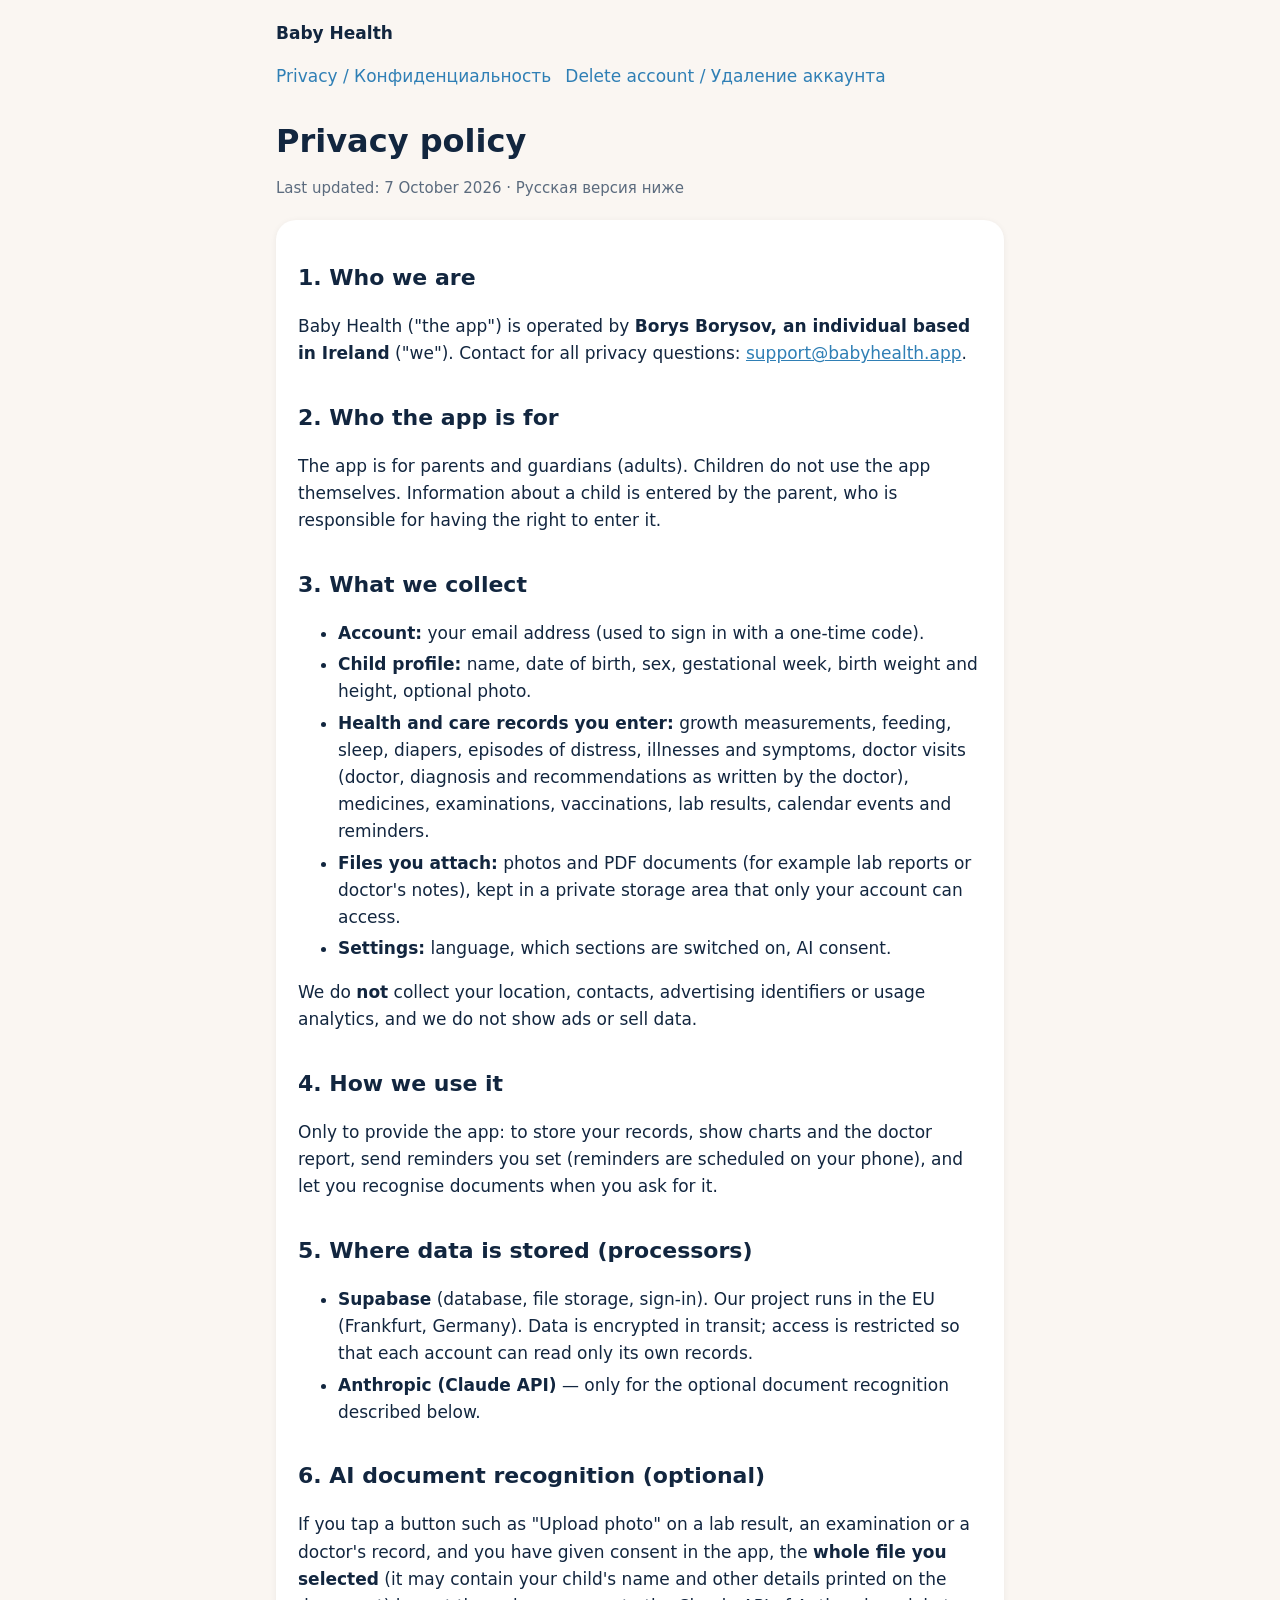
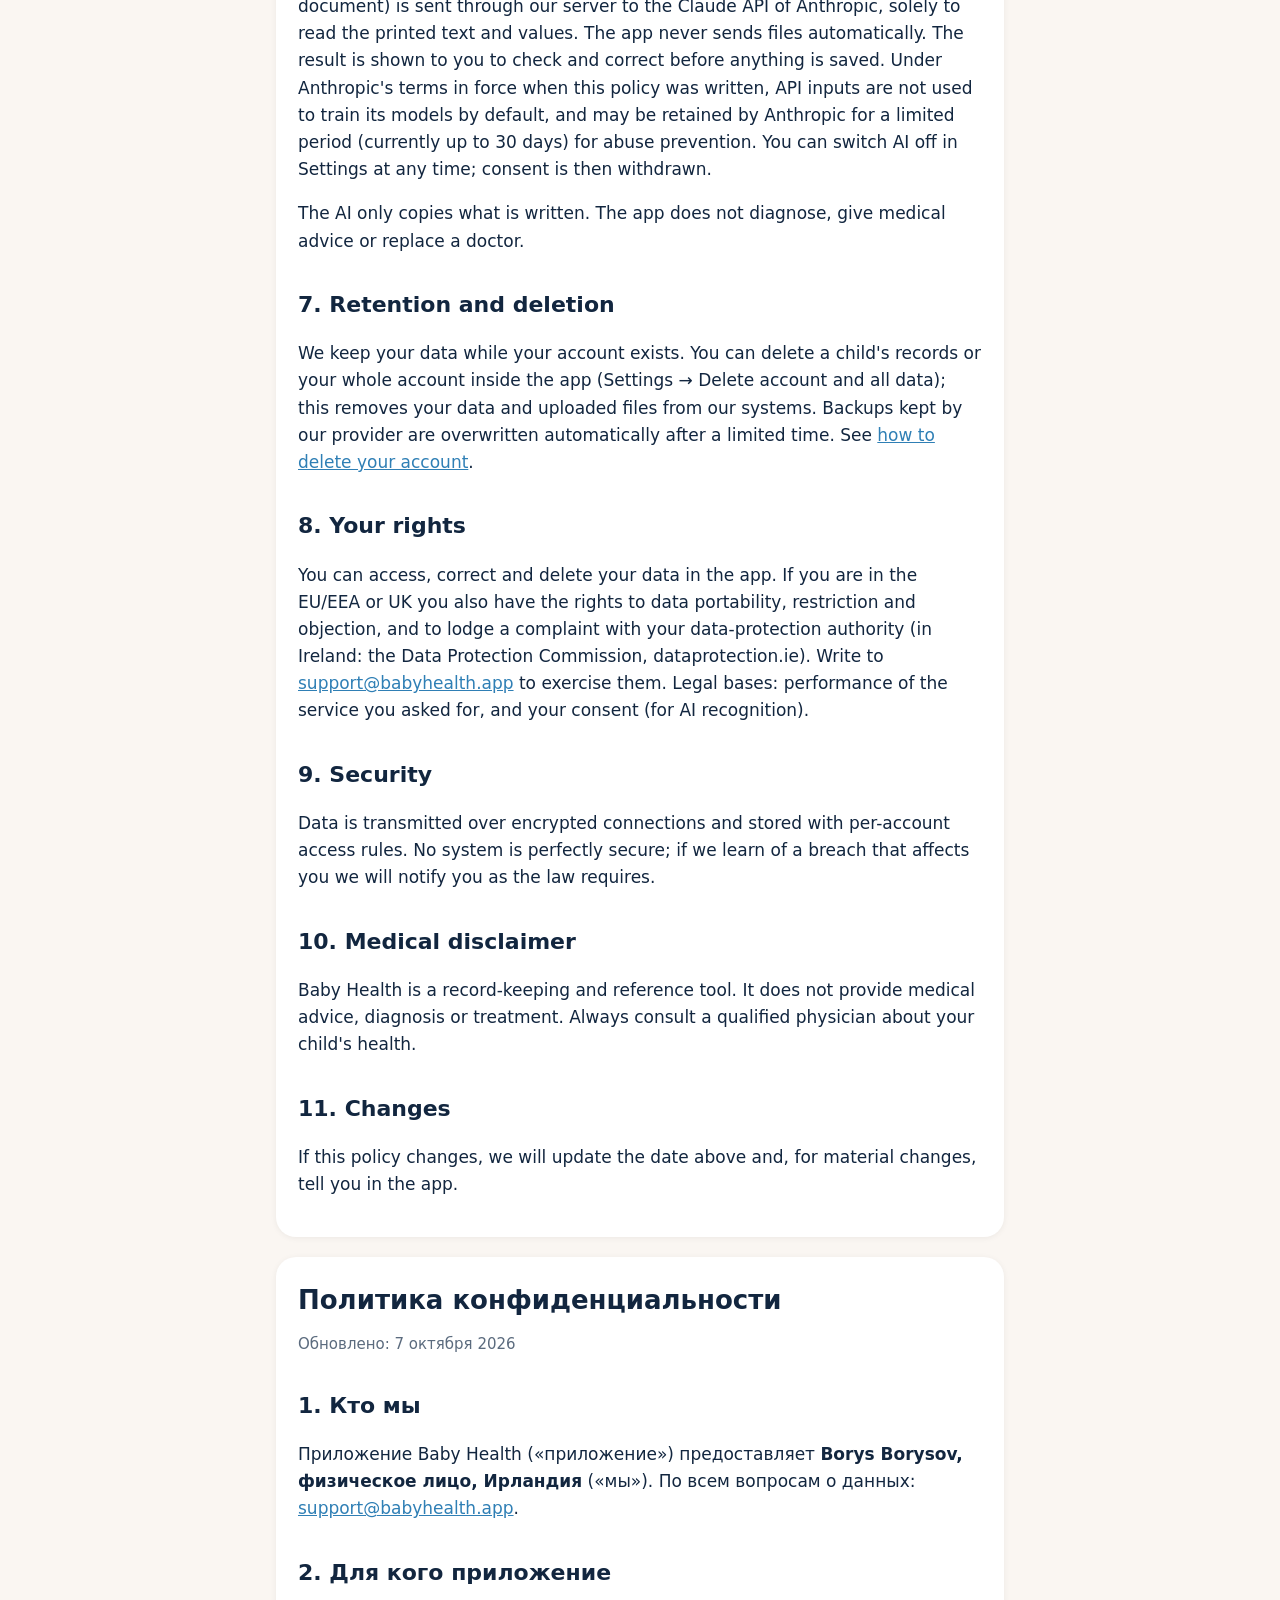
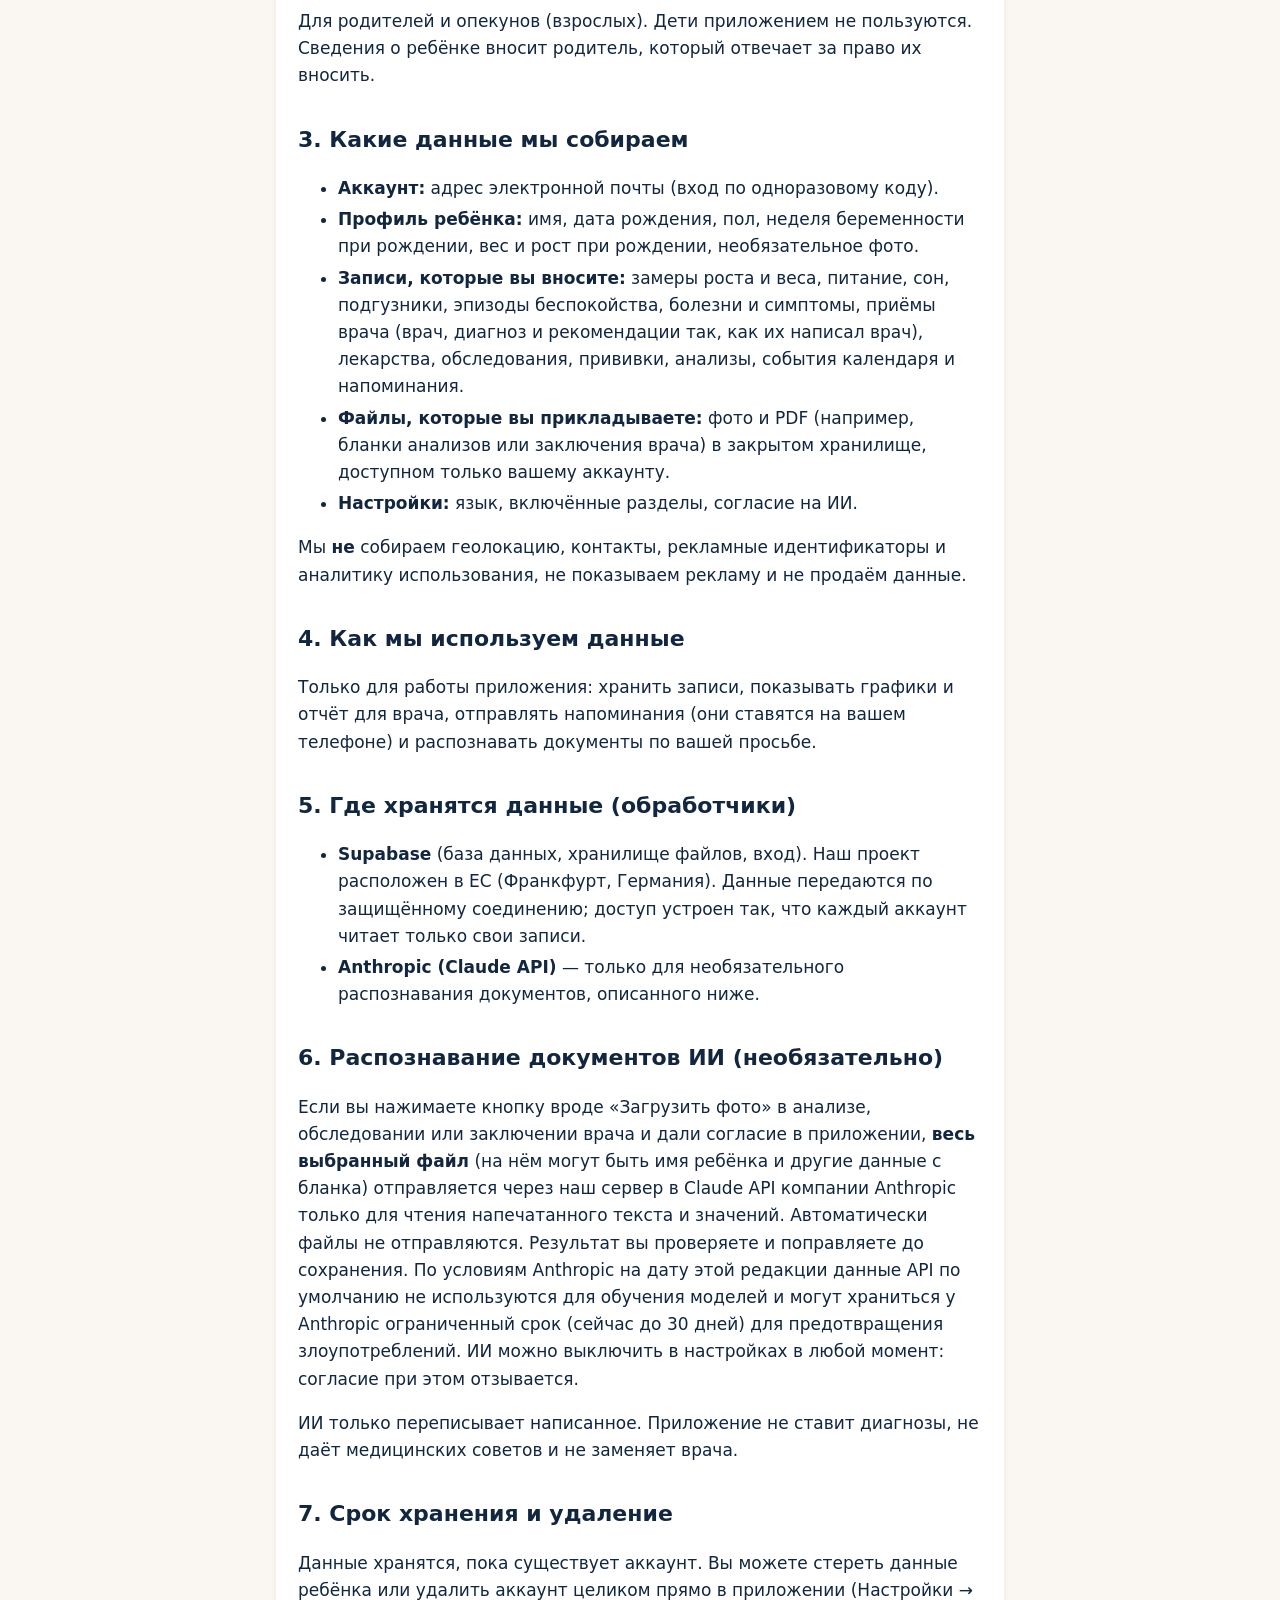
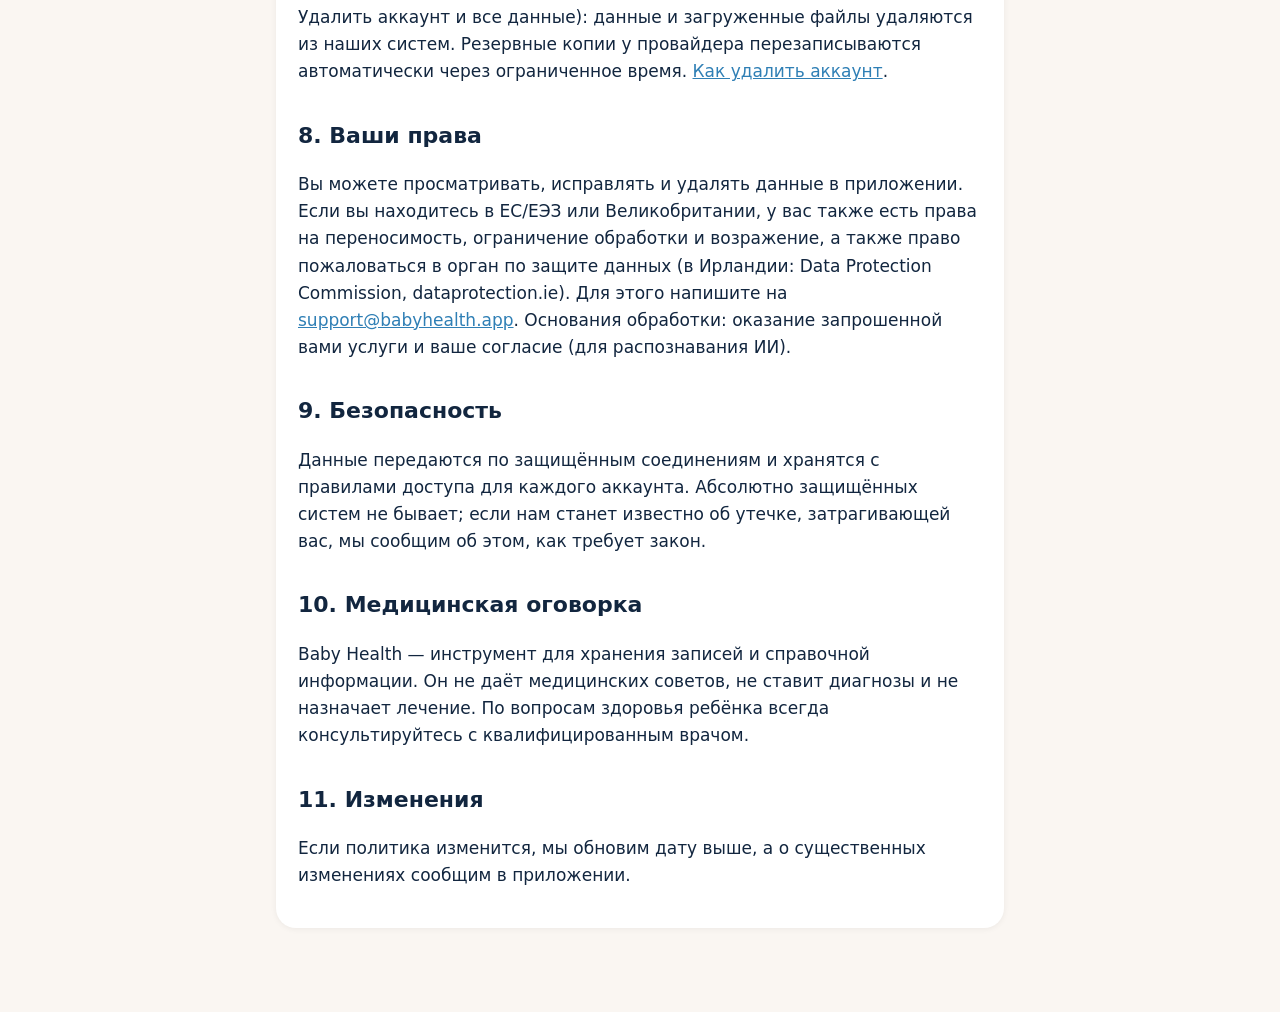
==== privacy/index.html @ 0d56777e "Baby Health website" ====
<!doctype html>
<html lang="en">
<head>
<meta charset="utf-8">
<meta name="viewport" content="width=device-width, initial-scale=1">
<title>Privacy policy — Baby Health</title>
<link rel="stylesheet" href="/style.css">
</head>
<body>
<header class="site"><a href="/">Baby Health</a><nav><a href="/privacy/">Privacy / Конфиденциальность</a><a href="/delete-account/">Delete account / Удаление аккаунта</a></nav></header>
<main>
<h1>Privacy policy</h1>
<p class="muted">Last updated: 7 October 2026 · Русская версия ниже</p>

<section class="card" id="en">
<h2>1. Who we are</h2>
<p>Baby Health ("the app") is operated by <strong>Borys Borysov, an individual based in Ireland</strong> ("we"). Contact for all privacy questions: <a href="mailto:support@babyhealth.app">support@babyhealth.app</a>.</p>

<h2>2. Who the app is for</h2>
<p>The app is for parents and guardians (adults). Children do not use the app themselves. Information about a child is entered by the parent, who is responsible for having the right to enter it.</p>

<h2>3. What we collect</h2>
<ul>
<li><strong>Account:</strong> your email address (used to sign in with a one-time code).</li>
<li><strong>Child profile:</strong> name, date of birth, sex, gestational week, birth weight and height, optional photo.</li>
<li><strong>Health and care records you enter:</strong> growth measurements, feeding, sleep, diapers, episodes of distress, illnesses and symptoms, doctor visits (doctor, diagnosis and recommendations as written by the doctor), medicines, examinations, vaccinations, lab results, calendar events and reminders.</li>
<li><strong>Files you attach:</strong> photos and PDF documents (for example lab reports or doctor's notes), kept in a private storage area that only your account can access.</li>
<li><strong>Settings:</strong> language, which sections are switched on, AI consent.</li>
</ul>
<p>We do <strong>not</strong> collect your location, contacts, advertising identifiers or usage analytics, and we do not show ads or sell data.</p>

<h2>4. How we use it</h2>
<p>Only to provide the app: to store your records, show charts and the doctor report, send reminders you set (reminders are scheduled on your phone), and let you recognise documents when you ask for it.</p>

<h2>5. Where data is stored (processors)</h2>
<ul>
<li><strong>Supabase</strong> (database, file storage, sign-in). Our project runs in the EU (Frankfurt, Germany). Data is encrypted in transit; access is restricted so that each account can read only its own records.</li>
<li><strong>Anthropic (Claude API)</strong> — only for the optional document recognition described below.</li>
</ul>

<h2>6. AI document recognition (optional)</h2>
<p>If you tap a button such as "Upload photo" on a lab result, an examination or a doctor's record, and you have given consent in the app, the <strong>whole file you selected</strong> (it may contain your child's name and other details printed on the document) is sent through our server to the Claude API of Anthropic, solely to read the printed text and values. The app never sends files automatically. The result is shown to you to check and correct before anything is saved. Under Anthropic's terms in force when this policy was written, API inputs are not used to train its models by default, and may be retained by Anthropic for a limited period (currently up to 30 days) for abuse prevention. You can switch AI off in Settings at any time; consent is then withdrawn.</p>
<p>The AI only copies what is written. The app does not diagnose, give medical advice or replace a doctor.</p>

<h2>7. Retention and deletion</h2>
<p>We keep your data while your account exists. You can delete a child's records or your whole account inside the app (Settings → Delete account and all data); this removes your data and uploaded files from our systems. Backups kept by our provider are overwritten automatically after a limited time. See <a href="/delete-account/">how to delete your account</a>.</p>

<h2>8. Your rights</h2>
<p>You can access, correct and delete your data in the app. If you are in the EU/EEA or UK you also have the rights to data portability, restriction and objection, and to lodge a complaint with your data-protection authority (in Ireland: the Data Protection Commission, dataprotection.ie). Write to <a href="mailto:support@babyhealth.app">support@babyhealth.app</a> to exercise them. Legal bases: performance of the service you asked for, and your consent (for AI recognition).</p>

<h2>9. Security</h2>
<p>Data is transmitted over encrypted connections and stored with per-account access rules. No system is perfectly secure; if we learn of a breach that affects you we will notify you as the law requires.</p>

<h2>10. Medical disclaimer</h2>
<p>Baby Health is a record-keeping and reference tool. It does not provide medical advice, diagnosis or treatment. Always consult a qualified physician about your child's health.</p>

<h2>11. Changes</h2>
<p>If this policy changes, we will update the date above and, for material changes, tell you in the app.</p>
</section>

<section class="card" id="ru">
<h1 style="font-size:26px;margin-top:20px">Политика конфиденциальности</h1>
<p class="muted">Обновлено: 7 октября 2026</p>

<h2>1. Кто мы</h2>
<p>Приложение Baby Health («приложение») предоставляет <strong>Borys Borysov, физическое лицо, Ирландия</strong> («мы»). По всем вопросам о данных: <a href="mailto:support@babyhealth.app">support@babyhealth.app</a>.</p>

<h2>2. Для кого приложение</h2>
<p>Для родителей и опекунов (взрослых). Дети приложением не пользуются. Сведения о ребёнке вносит родитель, который отвечает за право их вносить.</p>

<h2>3. Какие данные мы собираем</h2>
<ul>
<li><strong>Аккаунт:</strong> адрес электронной почты (вход по одноразовому коду).</li>
<li><strong>Профиль ребёнка:</strong> имя, дата рождения, пол, неделя беременности при рождении, вес и рост при рождении, необязательное фото.</li>
<li><strong>Записи, которые вы вносите:</strong> замеры роста и веса, питание, сон, подгузники, эпизоды беспокойства, болезни и симптомы, приёмы врача (врач, диагноз и рекомендации так, как их написал врач), лекарства, обследования, прививки, анализы, события календаря и напоминания.</li>
<li><strong>Файлы, которые вы прикладываете:</strong> фото и PDF (например, бланки анализов или заключения врача) в закрытом хранилище, доступном только вашему аккаунту.</li>
<li><strong>Настройки:</strong> язык, включённые разделы, согласие на ИИ.</li>
</ul>
<p>Мы <strong>не</strong> собираем геолокацию, контакты, рекламные идентификаторы и аналитику использования, не показываем рекламу и не продаём данные.</p>

<h2>4. Как мы используем данные</h2>
<p>Только для работы приложения: хранить записи, показывать графики и отчёт для врача, отправлять напоминания (они ставятся на вашем телефоне) и распознавать документы по вашей просьбе.</p>

<h2>5. Где хранятся данные (обработчики)</h2>
<ul>
<li><strong>Supabase</strong> (база данных, хранилище файлов, вход). Наш проект расположен в ЕС (Франкфурт, Германия). Данные передаются по защищённому соединению; доступ устроен так, что каждый аккаунт читает только свои записи.</li>
<li><strong>Anthropic (Claude API)</strong> — только для необязательного распознавания документов, описанного ниже.</li>
</ul>

<h2>6. Распознавание документов ИИ (необязательно)</h2>
<p>Если вы нажимаете кнопку вроде «Загрузить фото» в анализе, обследовании или заключении врача и дали согласие в приложении, <strong>весь выбранный файл</strong> (на нём могут быть имя ребёнка и другие данные с бланка) отправляется через наш сервер в Claude API компании Anthropic только для чтения напечатанного текста и значений. Автоматически файлы не отправляются. Результат вы проверяете и поправляете до сохранения. По условиям Anthropic на дату этой редакции данные API по умолчанию не используются для обучения моделей и могут храниться у Anthropic ограниченный срок (сейчас до 30 дней) для предотвращения злоупотреблений. ИИ можно выключить в настройках в любой момент: согласие при этом отзывается.</p>
<p>ИИ только переписывает написанное. Приложение не ставит диагнозы, не даёт медицинских советов и не заменяет врача.</p>

<h2>7. Срок хранения и удаление</h2>
<p>Данные хранятся, пока существует аккаунт. Вы можете стереть данные ребёнка или удалить аккаунт целиком прямо в приложении (Настройки → Удалить аккаунт и все данные): данные и загруженные файлы удаляются из наших систем. Резервные копии у провайдера перезаписываются автоматически через ограниченное время. <a href="/delete-account/">Как удалить аккаунт</a>.</p>

<h2>8. Ваши права</h2>
<p>Вы можете просматривать, исправлять и удалять данные в приложении. Если вы находитесь в ЕС/ЕЭЗ или Великобритании, у вас также есть права на переносимость, ограничение обработки и возражение, а также право пожаловаться в орган по защите данных (в Ирландии: Data Protection Commission, dataprotection.ie). Для этого напишите на <a href="mailto:support@babyhealth.app">support@babyhealth.app</a>. Основания обработки: оказание запрошенной вами услуги и ваше согласие (для распознавания ИИ).</p>

<h2>9. Безопасность</h2>
<p>Данные передаются по защищённым соединениям и хранятся с правилами доступа для каждого аккаунта. Абсолютно защищённых систем не бывает; если нам станет известно об утечке, затрагивающей вас, мы сообщим об этом, как требует закон.</p>

<h2>10. Медицинская оговорка</h2>
<p>Baby Health — инструмент для хранения записей и справочной информации. Он не даёт медицинских советов, не ставит диагнозы и не назначает лечение. По вопросам здоровья ребёнка всегда консультируйтесь с квалифицированным врачом.</p>

<h2>11. Изменения</h2>
<p>Если политика изменится, мы обновим дату выше, а о существенных изменениях сообщим в приложении.</p>
</section>
</main>
</body>
</html>
---- style.css ----
:root { --bg:#faf6f2; --card:#fff; --ink:#12263f; --muted:#5b6b7e; --accent:#2f7fb5; }
@media (prefers-color-scheme: dark) { :root { --bg:#101820; --card:#18232f; --ink:#e8eef5; --muted:#9fb0c2; --accent:#7fc0ea; } }
* { box-sizing: border-box; }
body { margin:0; background:var(--bg); color:var(--ink); font:17px/1.6 system-ui,-apple-system,"Segoe UI",Roboto,sans-serif; }
main { max-width:760px; margin:0 auto; padding:24px 16px 64px; }
header.site { max-width:760px; margin:0 auto; padding:20px 16px 0; display:flex; gap:16px; align-items:center; flex-wrap:wrap; }
header.site a { color:var(--ink); text-decoration:none; font-weight:700; }
header.site nav a { font-weight:500; color:var(--accent); margin-right:14px; }
h1 { font-size:32px; line-height:1.2; margin:8px 0 4px; }
h2 { font-size:22px; margin-top:32px; }
section.card { background:var(--card); border-radius:20px; padding:8px 22px 22px; margin:20px 0; box-shadow:0 1px 6px rgba(0,0,0,.06); }
a { color:var(--accent); }
.muted { color:var(--muted); font-size:15px; }
li { margin:4px 0; }
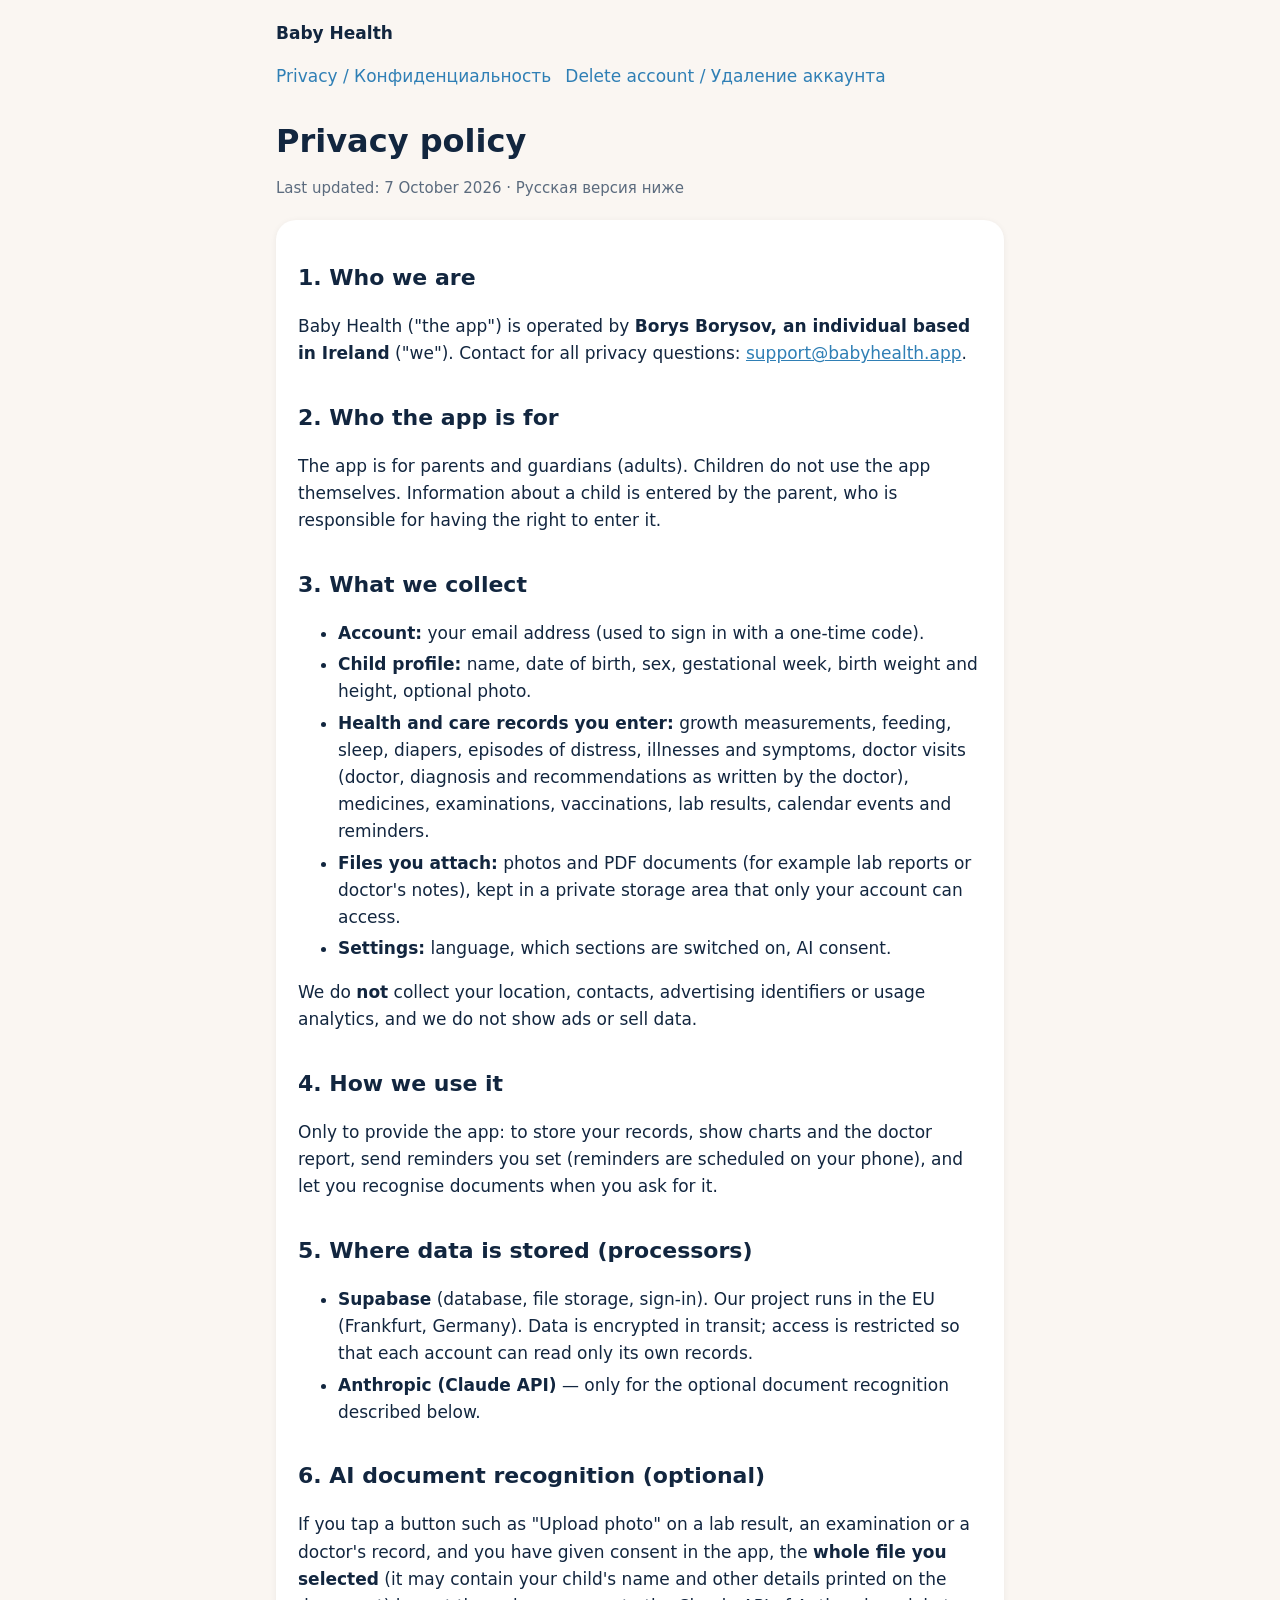
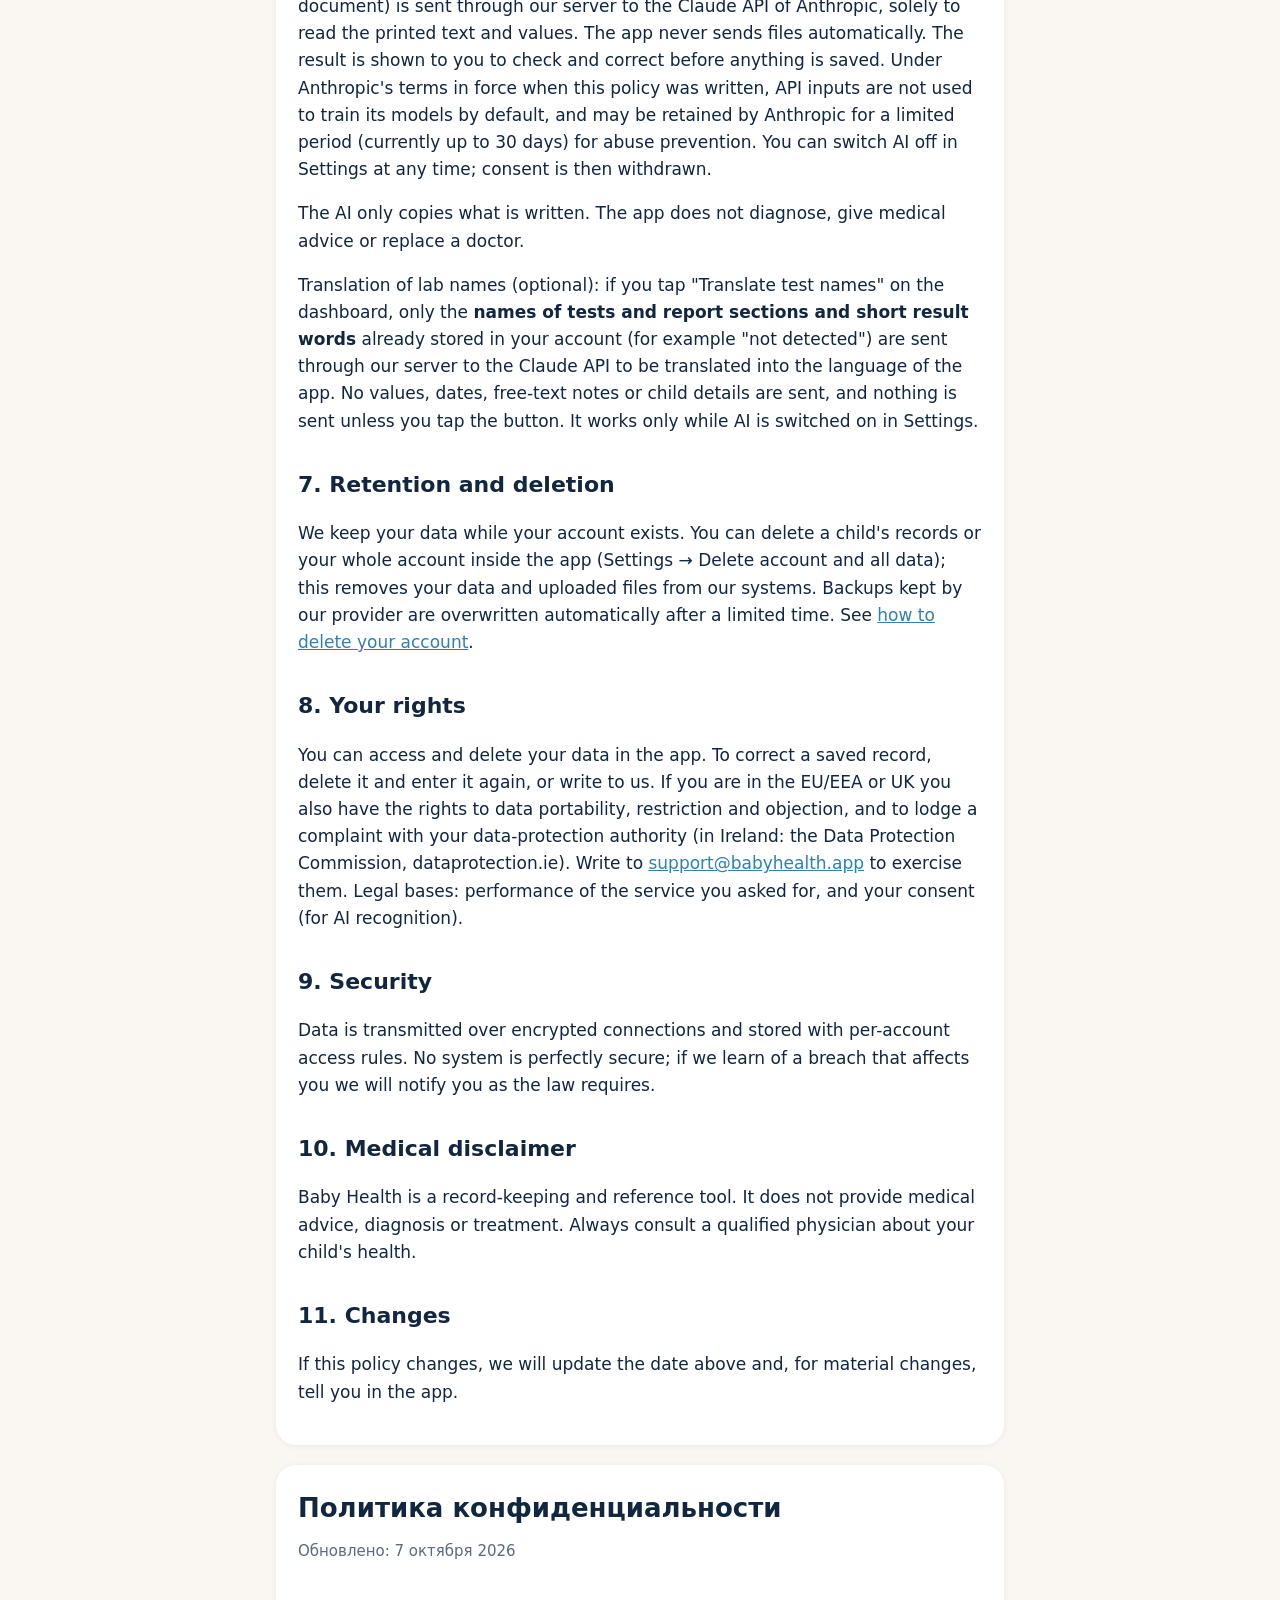
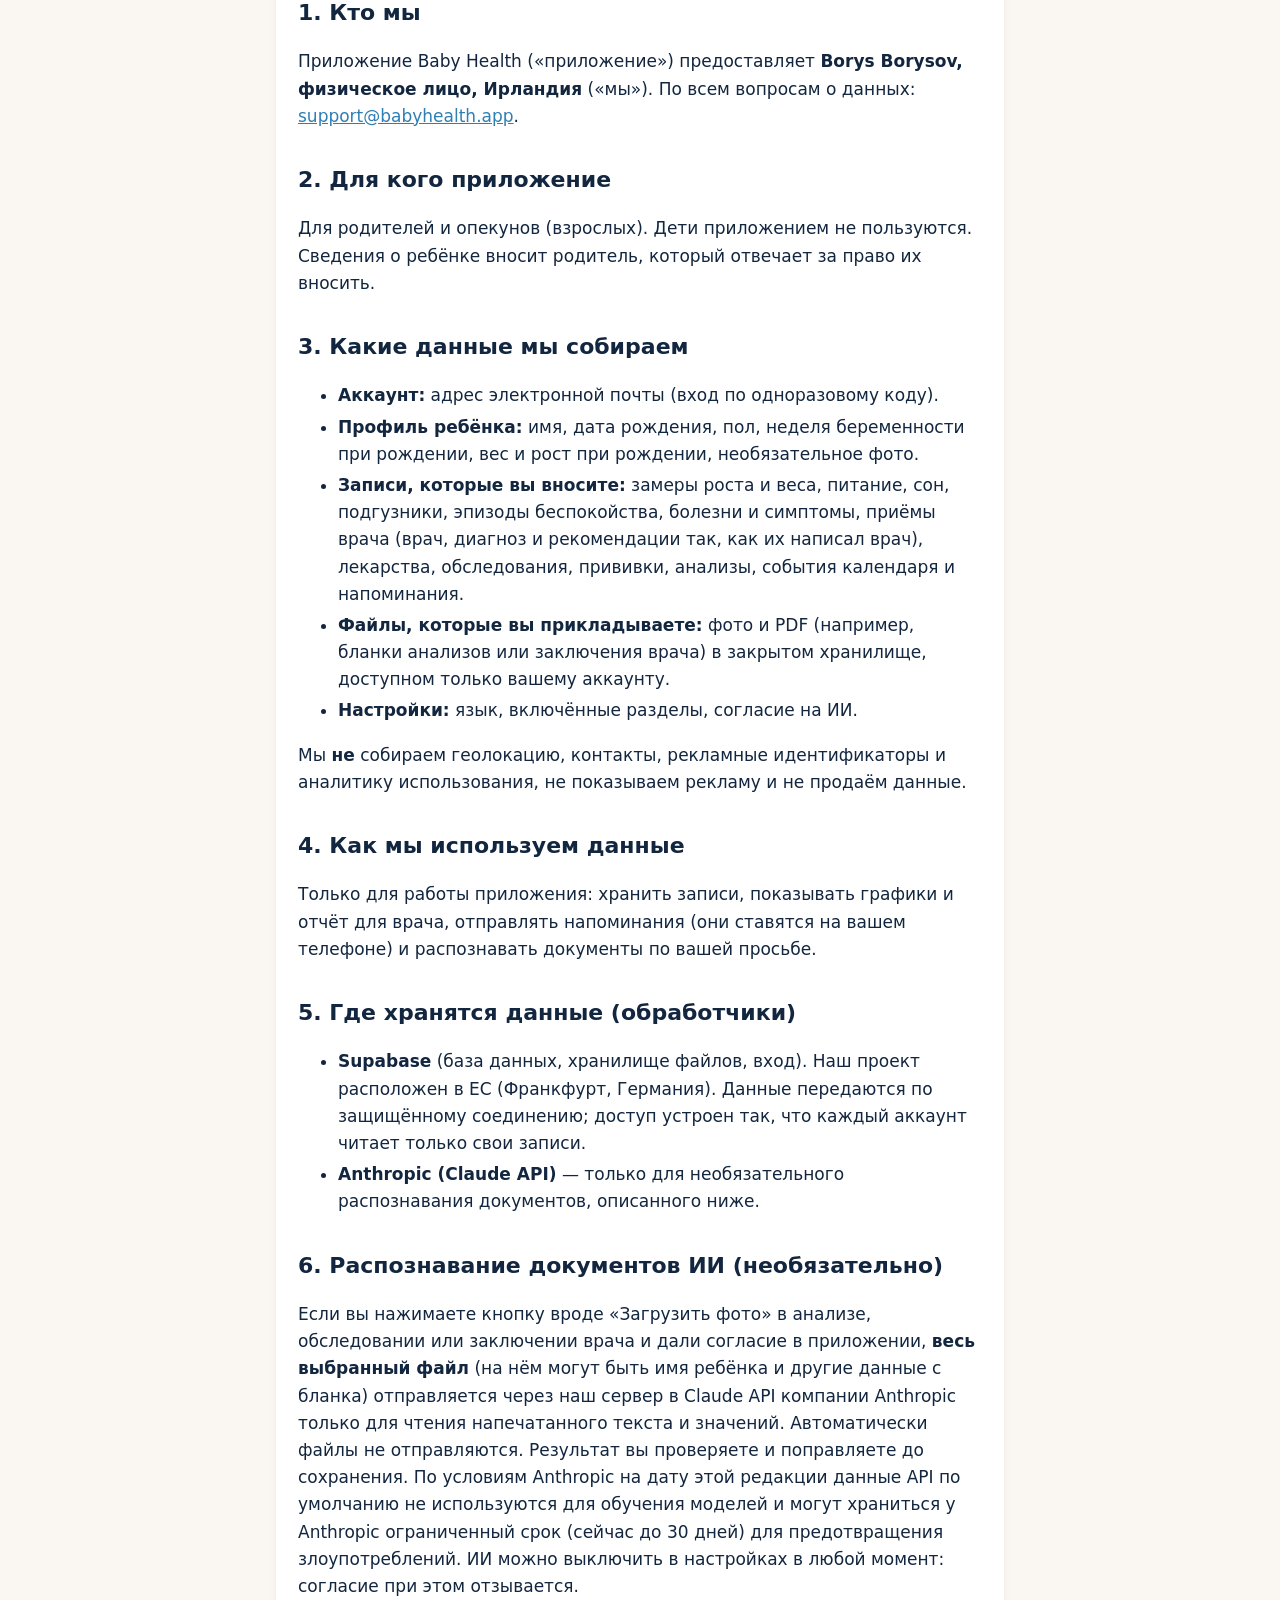
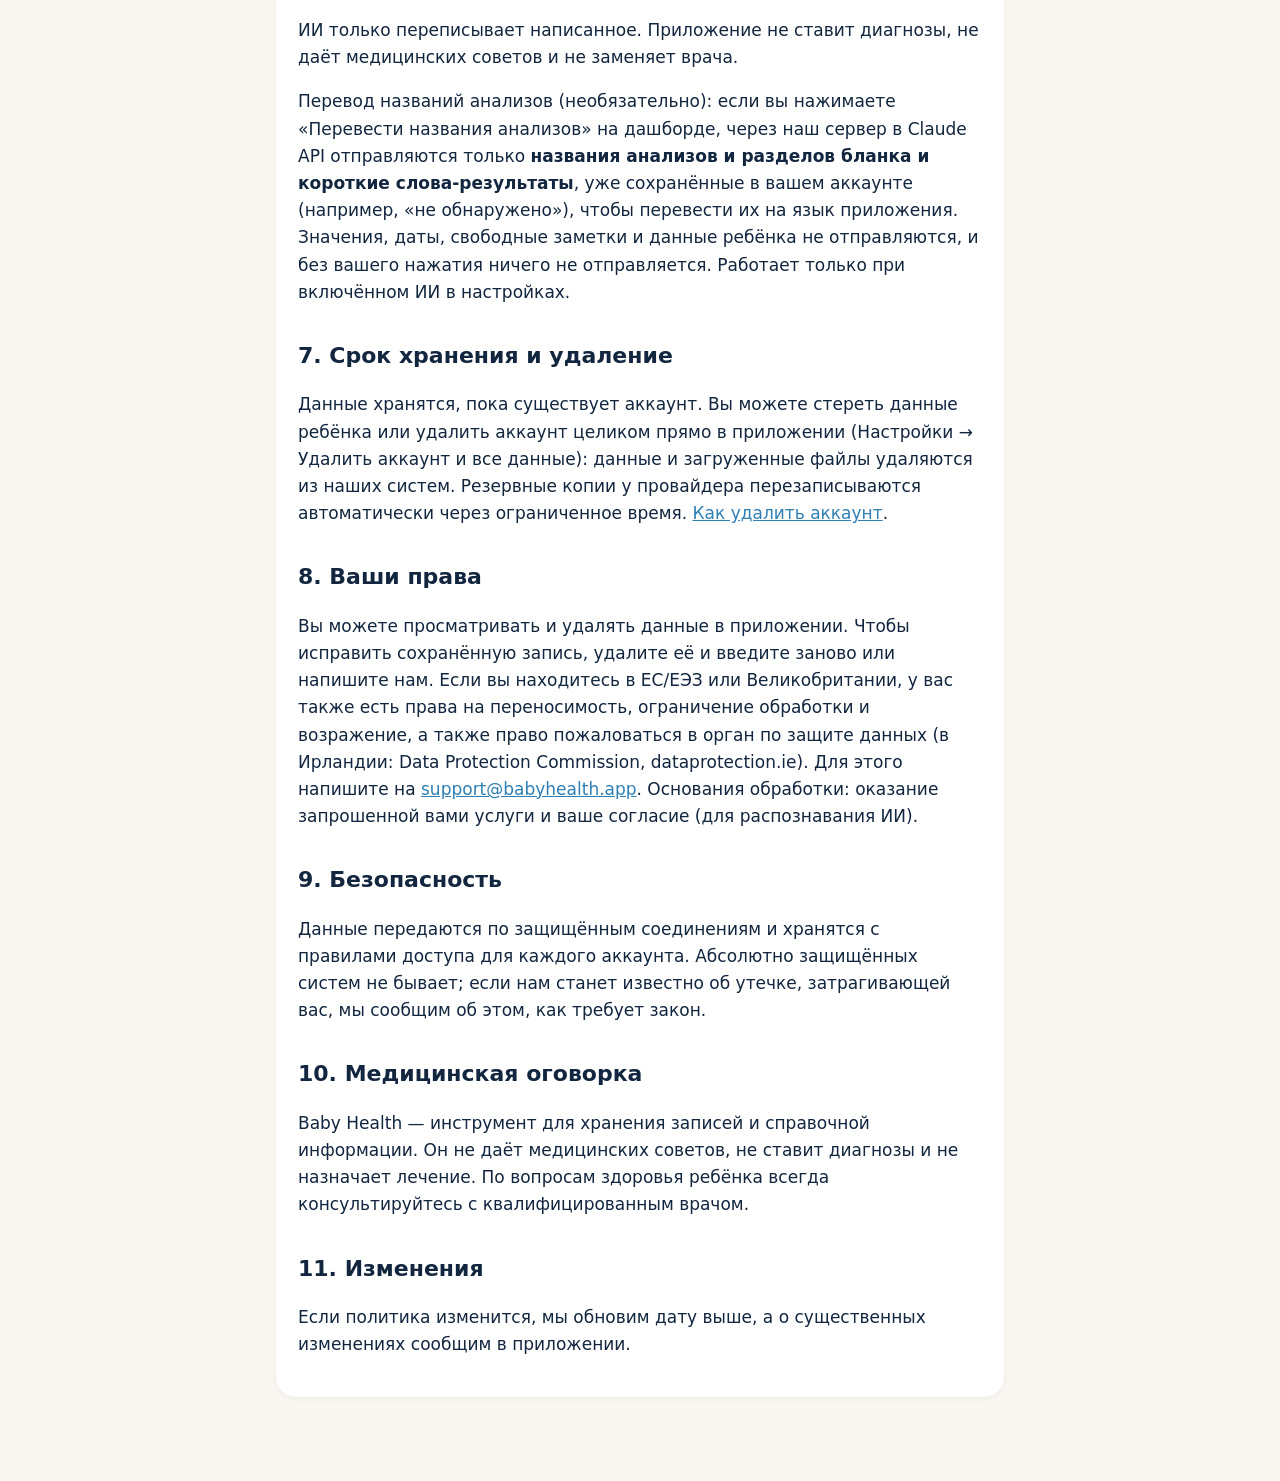
==== commit 19c0e5f2: "Privacy policy: describe optional lab-name translation, correction wording" ====
--- a/privacy/index.html
+++ b/privacy/index.html
@@ -41,12 +41,13 @@
 <h2>6. AI document recognition (optional)</h2>
 <p>If you tap a button such as "Upload photo" on a lab result, an examination or a doctor's record, and you have given consent in the app, the <strong>whole file you selected</strong> (it may contain your child's name and other details printed on the document) is sent through our server to the Claude API of Anthropic, solely to read the printed text and values. The app never sends files automatically. The result is shown to you to check and correct before anything is saved. Under Anthropic's terms in force when this policy was written, API inputs are not used to train its models by default, and may be retained by Anthropic for a limited period (currently up to 30 days) for abuse prevention. You can switch AI off in Settings at any time; consent is then withdrawn.</p>
 <p>The AI only copies what is written. The app does not diagnose, give medical advice or replace a doctor.</p>
+<p>Translation of lab names (optional): if you tap "Translate test names" on the dashboard, only the <strong>names of tests and report sections and short result words</strong> already stored in your account (for example "not detected") are sent through our server to the Claude API to be translated into the language of the app. No values, dates, free-text notes or child details are sent, and nothing is sent unless you tap the button. It works only while AI is switched on in Settings.</p>
 
 <h2>7. Retention and deletion</h2>
 <p>We keep your data while your account exists. You can delete a child's records or your whole account inside the app (Settings → Delete account and all data); this removes your data and uploaded files from our systems. Backups kept by our provider are overwritten automatically after a limited time. See <a href="/delete-account/">how to delete your account</a>.</p>
 
 <h2>8. Your rights</h2>
-<p>You can access, correct and delete your data in the app. If you are in the EU/EEA or UK you also have the rights to data portability, restriction and objection, and to lodge a complaint with your data-protection authority (in Ireland: the Data Protection Commission, dataprotection.ie). Write to <a href="mailto:support@babyhealth.app">support@babyhealth.app</a> to exercise them. Legal bases: performance of the service you asked for, and your consent (for AI recognition).</p>
+<p>You can access and delete your data in the app. To correct a saved record, delete it and enter it again, or write to us. If you are in the EU/EEA or UK you also have the rights to data portability, restriction and objection, and to lodge a complaint with your data-protection authority (in Ireland: the Data Protection Commission, dataprotection.ie). Write to <a href="mailto:support@babyhealth.app">support@babyhealth.app</a> to exercise them. Legal bases: performance of the service you asked for, and your consent (for AI recognition).</p>
 
 <h2>9. Security</h2>
 <p>Data is transmitted over encrypted connections and stored with per-account access rules. No system is perfectly secure; if we learn of a breach that affects you we will notify you as the law requires.</p>
@@ -90,12 +91,13 @@
 <h2>6. Распознавание документов ИИ (необязательно)</h2>
 <p>Если вы нажимаете кнопку вроде «Загрузить фото» в анализе, обследовании или заключении врача и дали согласие в приложении, <strong>весь выбранный файл</strong> (на нём могут быть имя ребёнка и другие данные с бланка) отправляется через наш сервер в Claude API компании Anthropic только для чтения напечатанного текста и значений. Автоматически файлы не отправляются. Результат вы проверяете и поправляете до сохранения. По условиям Anthropic на дату этой редакции данные API по умолчанию не используются для обучения моделей и могут храниться у Anthropic ограниченный срок (сейчас до 30 дней) для предотвращения злоупотреблений. ИИ можно выключить в настройках в любой момент: согласие при этом отзывается.</p>
 <p>ИИ только переписывает написанное. Приложение не ставит диагнозы, не даёт медицинских советов и не заменяет врача.</p>
+<p>Перевод названий анализов (необязательно): если вы нажимаете «Перевести названия анализов» на дашборде, через наш сервер в Claude API отправляются только <strong>названия анализов и разделов бланка и короткие слова-результаты</strong>, уже сохранённые в вашем аккаунте (например, «не обнаружено»), чтобы перевести их на язык приложения. Значения, даты, свободные заметки и данные ребёнка не отправляются, и без вашего нажатия ничего не отправляется. Работает только при включённом ИИ в настройках.</p>
 
 <h2>7. Срок хранения и удаление</h2>
 <p>Данные хранятся, пока существует аккаунт. Вы можете стереть данные ребёнка или удалить аккаунт целиком прямо в приложении (Настройки → Удалить аккаунт и все данные): данные и загруженные файлы удаляются из наших систем. Резервные копии у провайдера перезаписываются автоматически через ограниченное время. <a href="/delete-account/">Как удалить аккаунт</a>.</p>
 
 <h2>8. Ваши права</h2>
-<p>Вы можете просматривать, исправлять и удалять данные в приложении. Если вы находитесь в ЕС/ЕЭЗ или Великобритании, у вас также есть права на переносимость, ограничение обработки и возражение, а также право пожаловаться в орган по защите данных (в Ирландии: Data Protection Commission, dataprotection.ie). Для этого напишите на <a href="mailto:support@babyhealth.app">support@babyhealth.app</a>. Основания обработки: оказание запрошенной вами услуги и ваше согласие (для распознавания ИИ).</p>
+<p>Вы можете просматривать и удалять данные в приложении. Чтобы исправить сохранённую запись, удалите её и введите заново или напишите нам. Если вы находитесь в ЕС/ЕЭЗ или Великобритании, у вас также есть права на переносимость, ограничение обработки и возражение, а также право пожаловаться в орган по защите данных (в Ирландии: Data Protection Commission, dataprotection.ie). Для этого напишите на <a href="mailto:support@babyhealth.app">support@babyhealth.app</a>. Основания обработки: оказание запрошенной вами услуги и ваше согласие (для распознавания ИИ).</p>
 
 <h2>9. Безопасность</h2>
 <p>Данные передаются по защищённым соединениям и хранятся с правилами доступа для каждого аккаунта. Абсолютно защищённых систем не бывает; если нам станет известно об утечке, затрагивающей вас, мы сообщим об этом, как требует закон.</p>
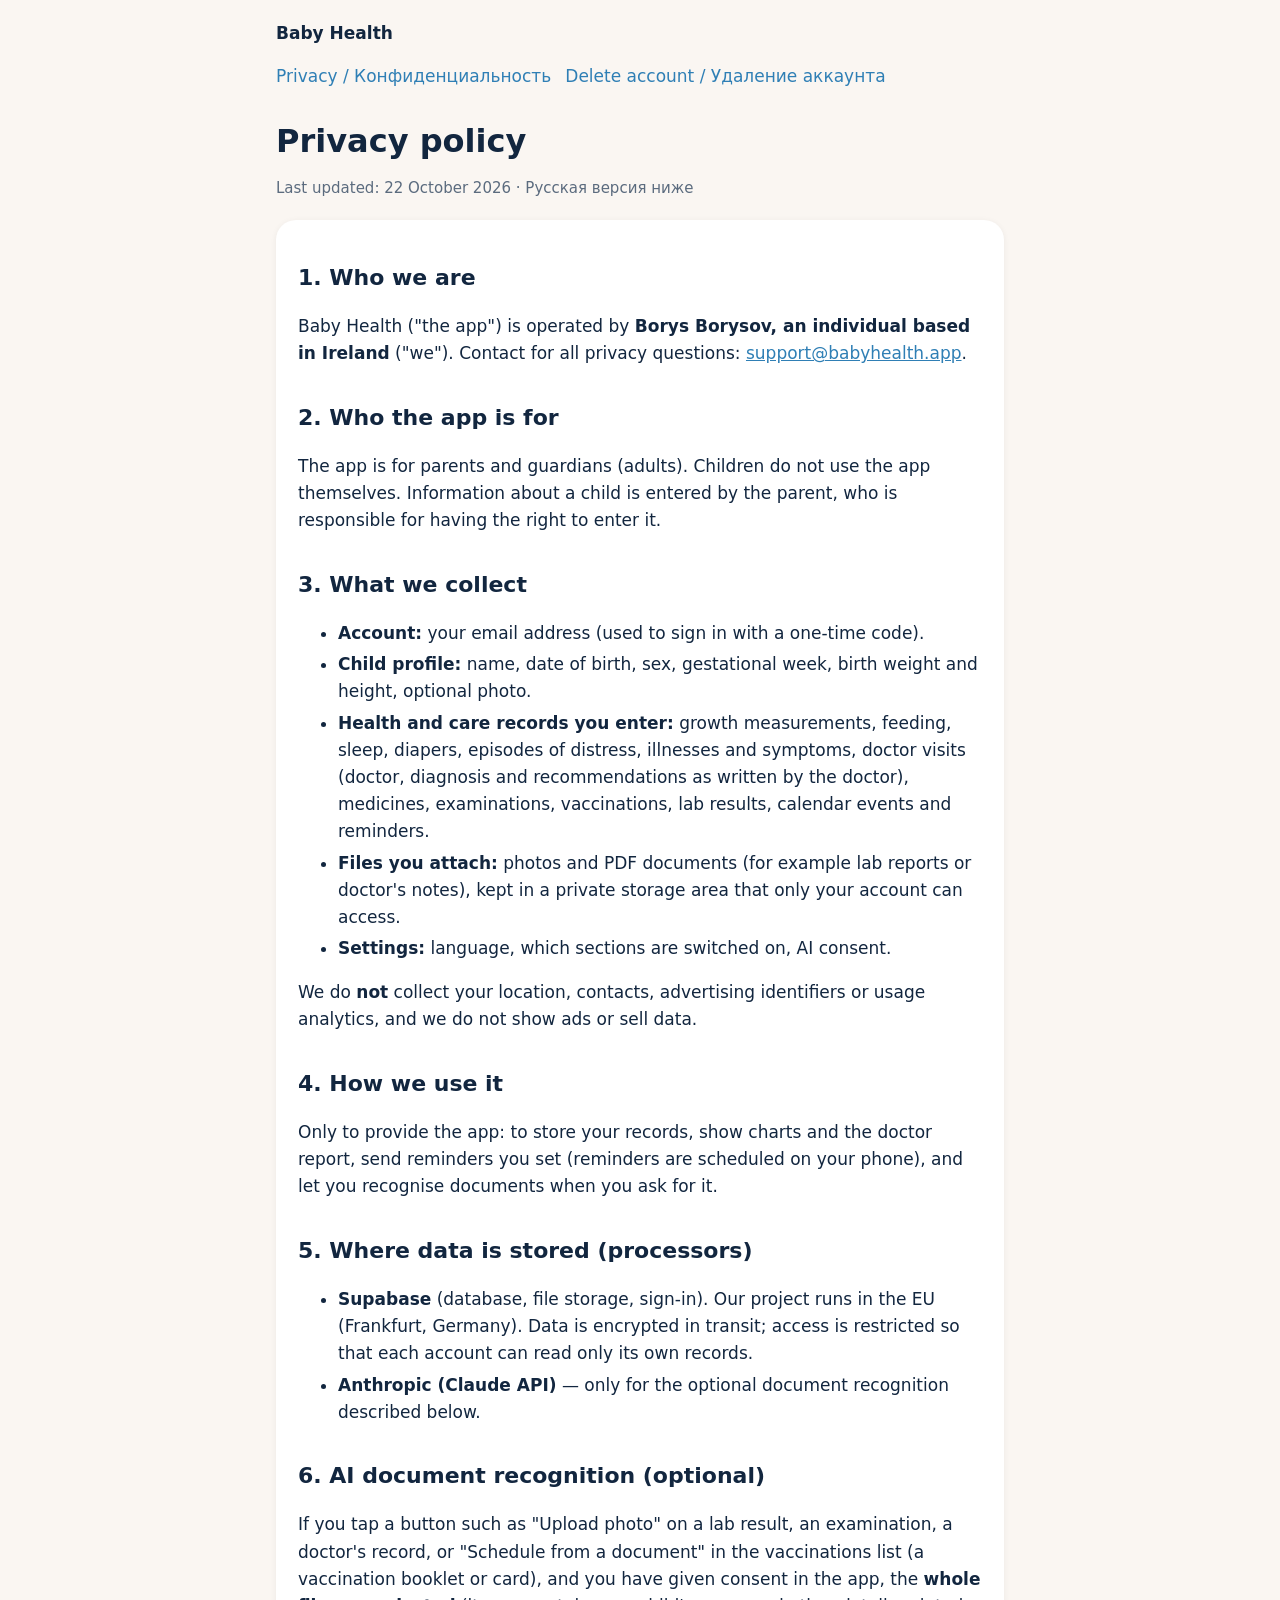
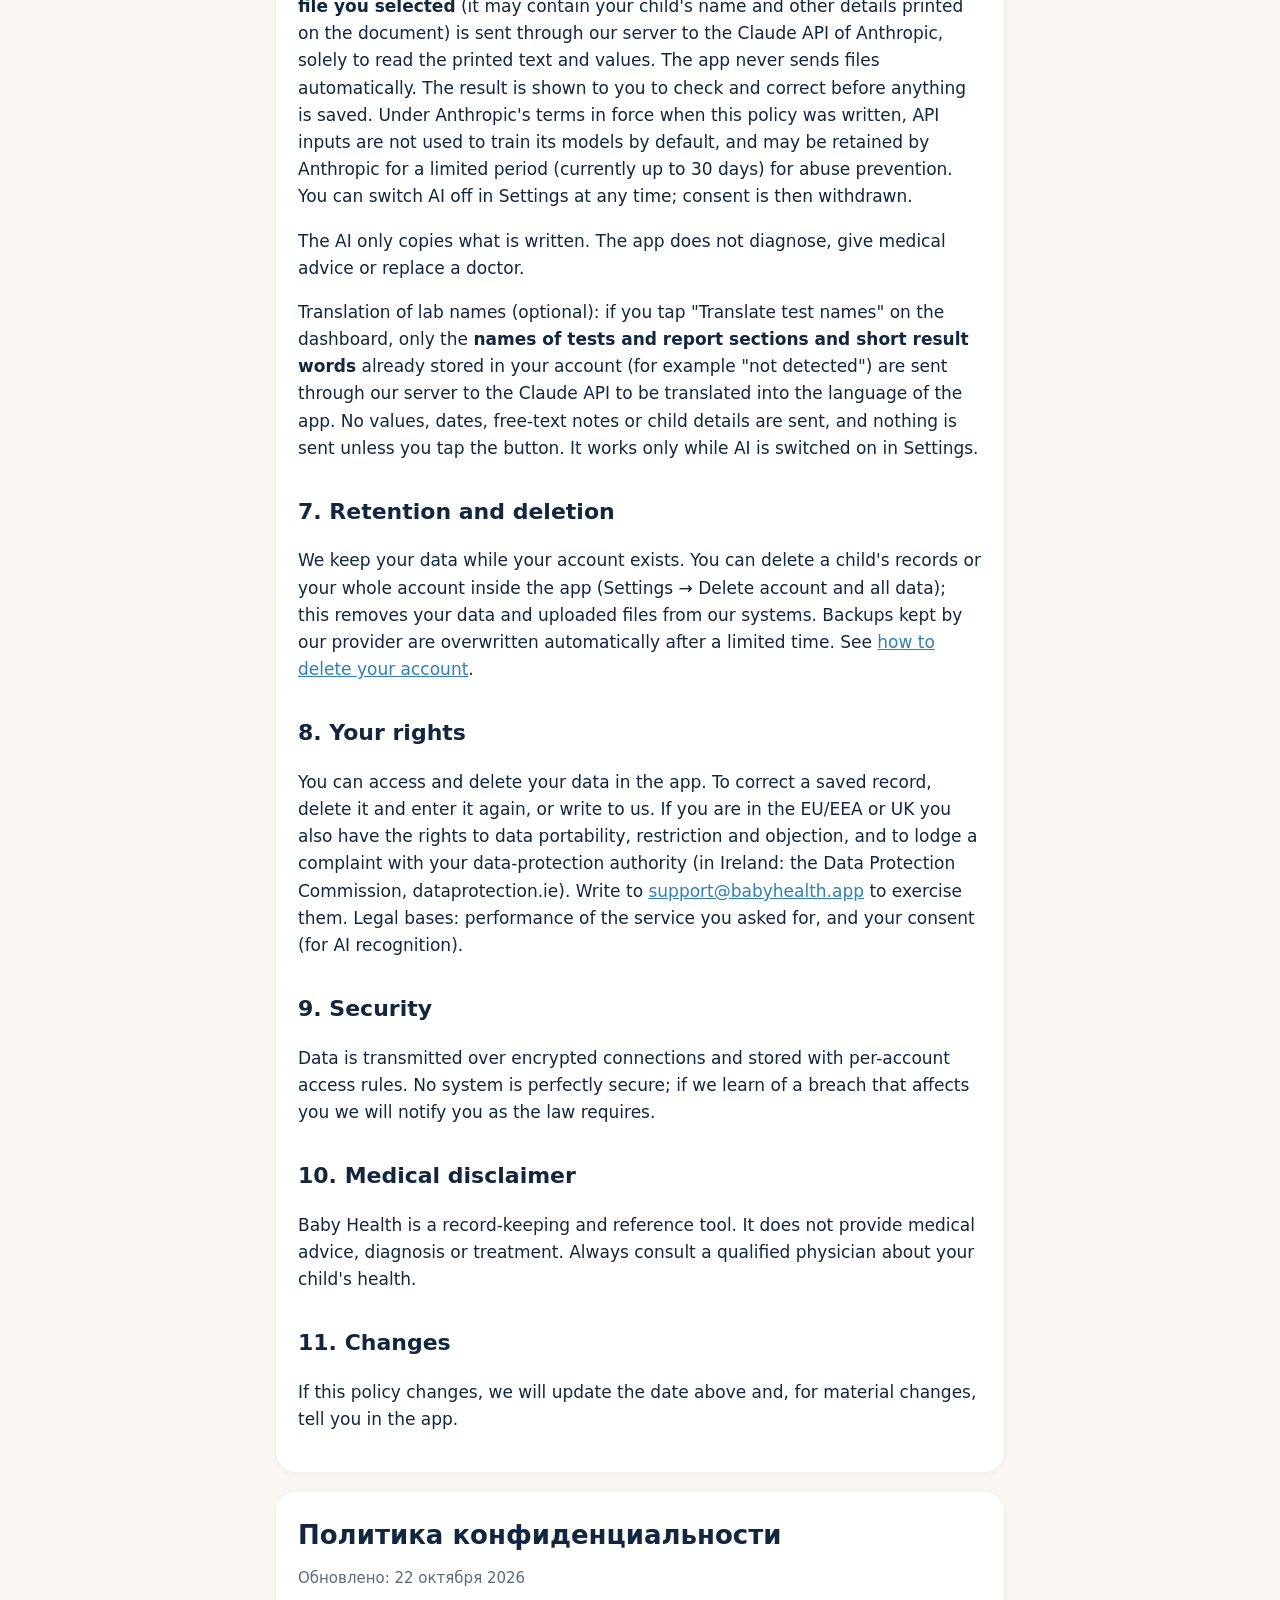
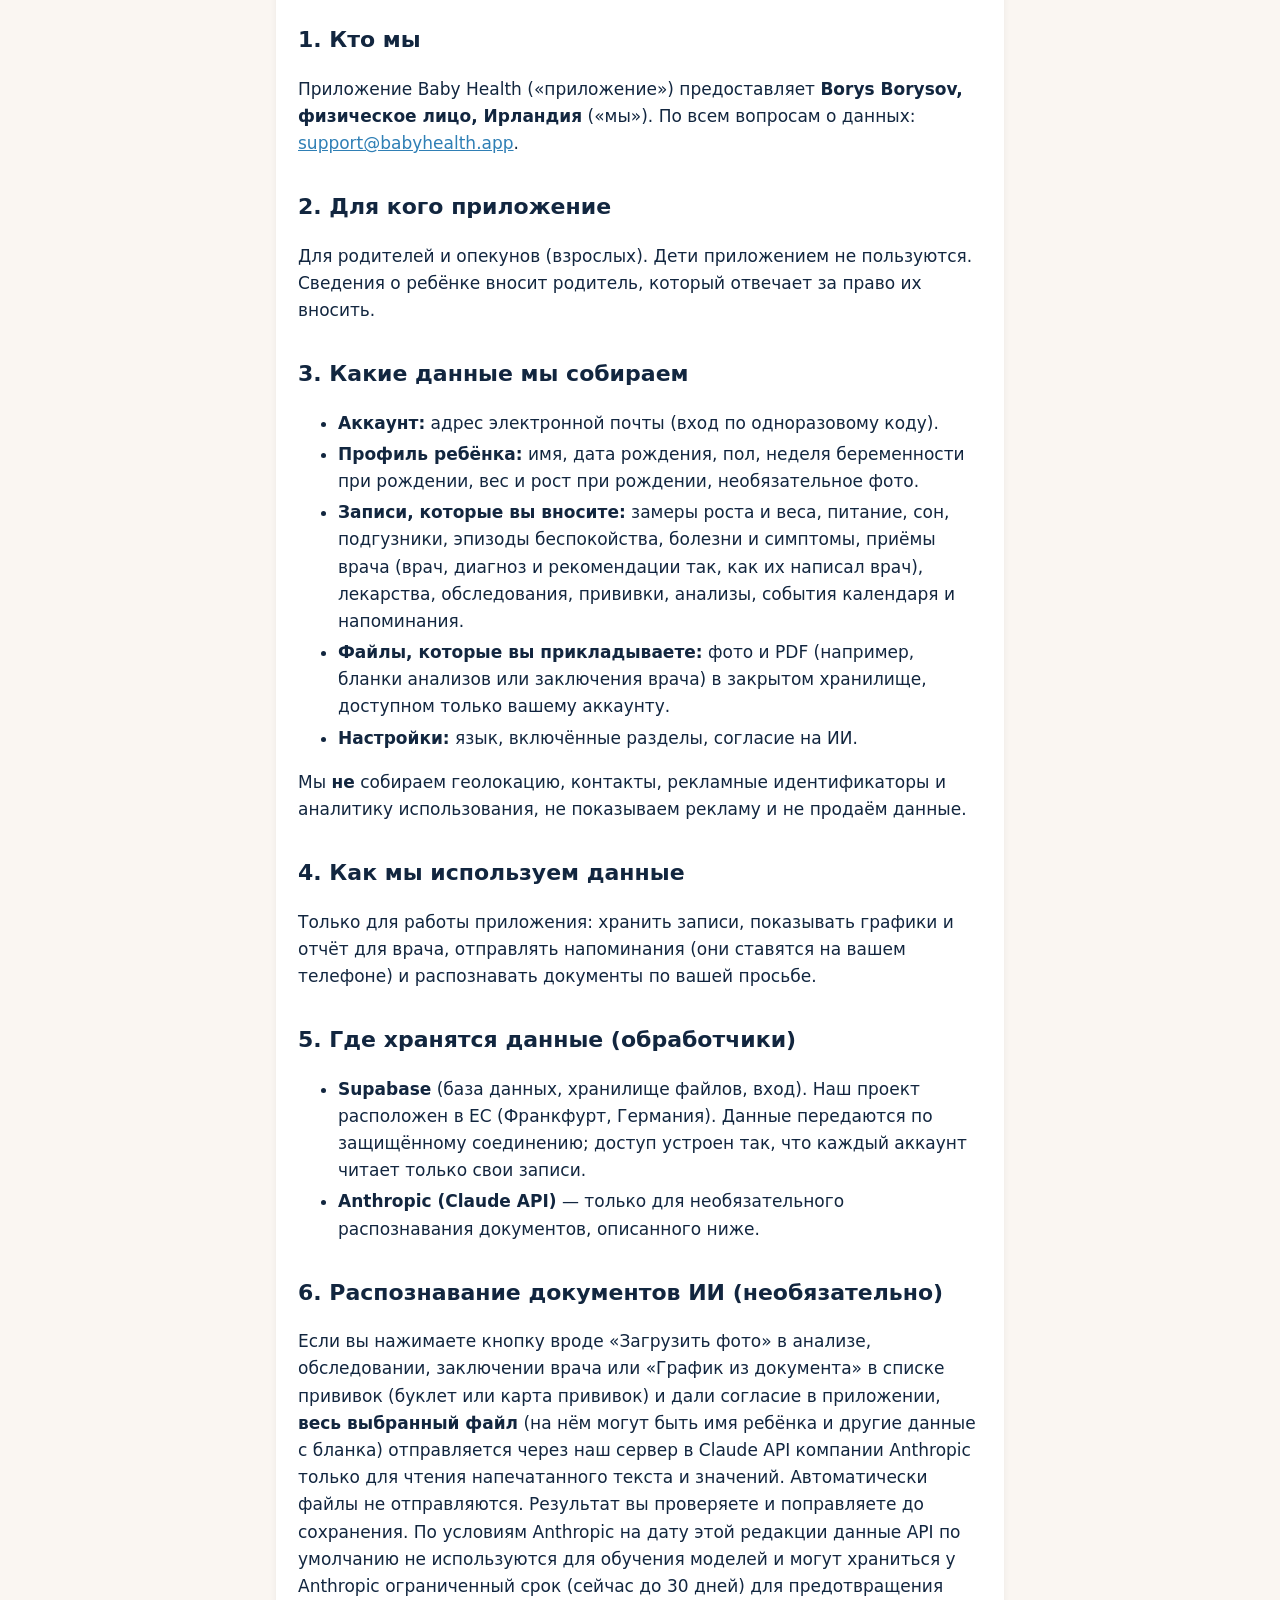
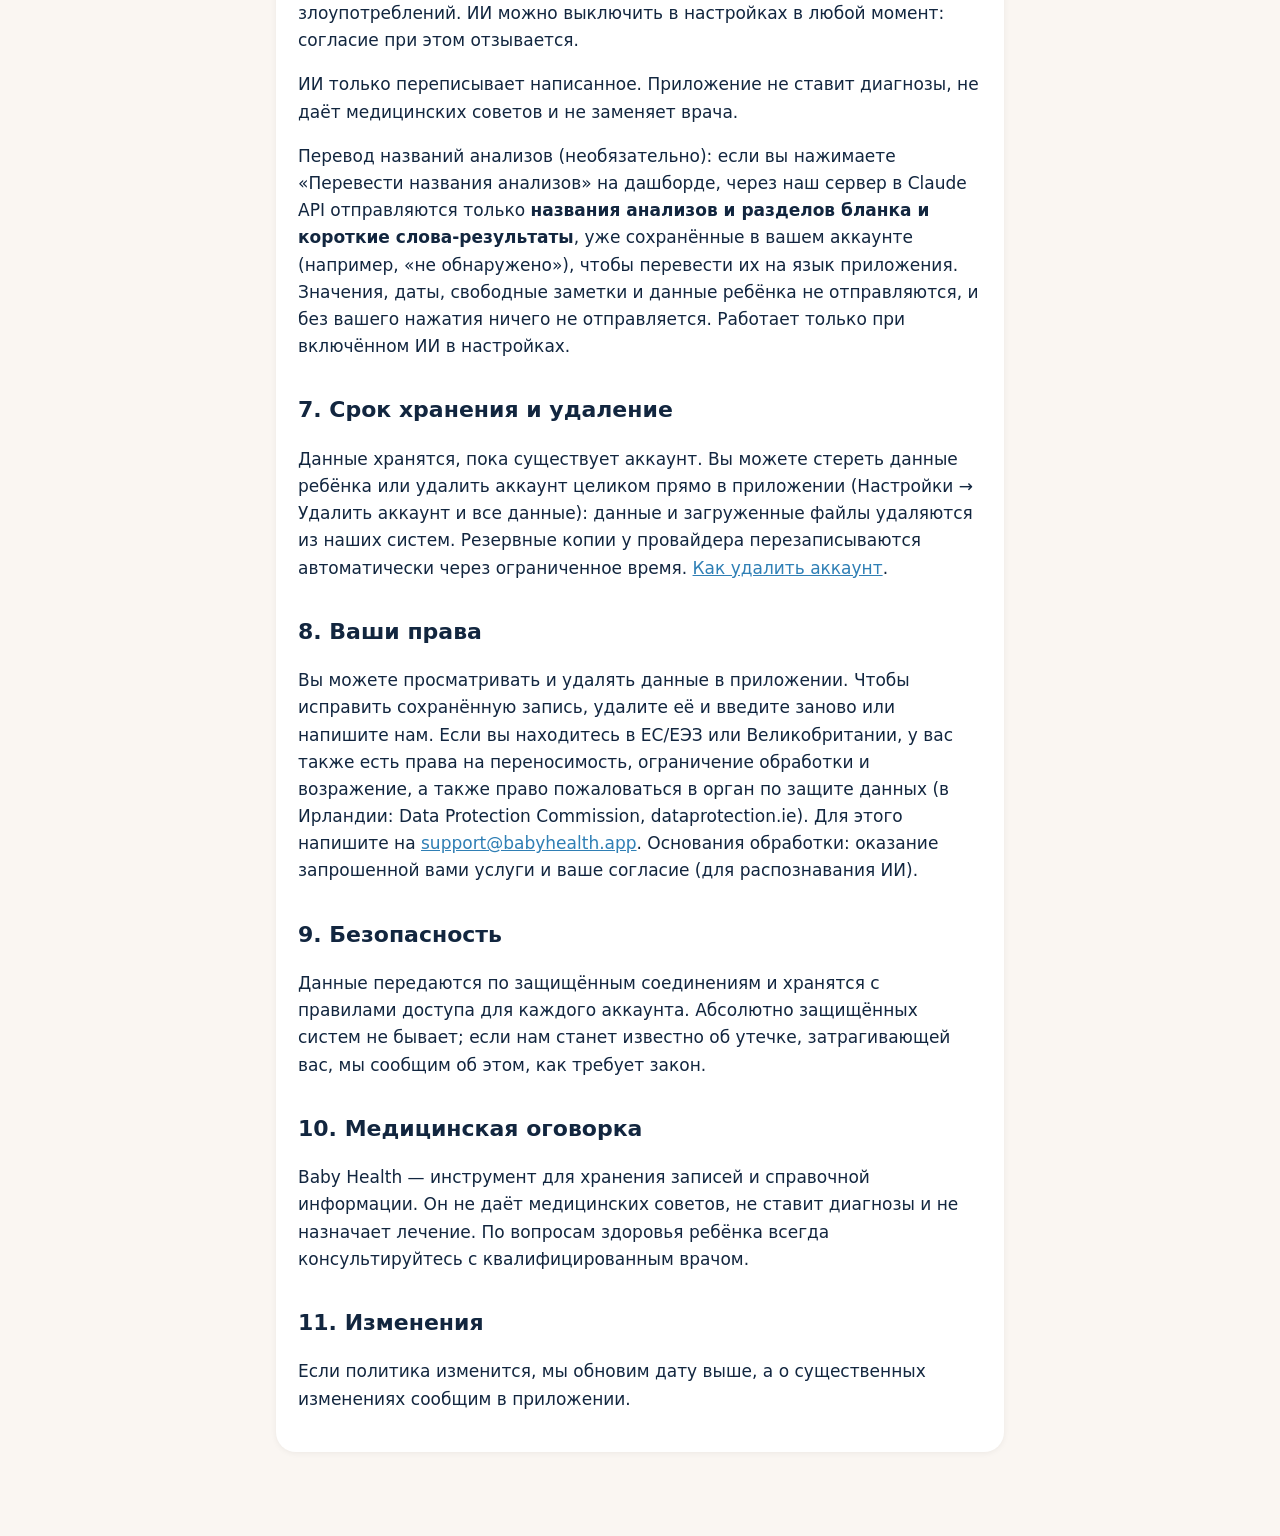
==== commit f74b014a: "Privacy policy: mention vaccination schedule recognition from a document" ====
--- a/privacy/index.html
+++ b/privacy/index.html
@@ -10,7 +10,7 @@
 <header class="site"><a href="/">Baby Health</a><nav><a href="/privacy/">Privacy / Конфиденциальность</a><a href="/delete-account/">Delete account / Удаление аккаунта</a></nav></header>
 <main>
 <h1>Privacy policy</h1>
-<p class="muted">Last updated: 7 October 2026 · Русская версия ниже</p>
+<p class="muted">Last updated: 22 October 2026 · Русская версия ниже</p>
 
 <section class="card" id="en">
 <h2>1. Who we are</h2>
@@ -39,7 +39,7 @@
 </ul>
 
 <h2>6. AI document recognition (optional)</h2>
-<p>If you tap a button such as "Upload photo" on a lab result, an examination or a doctor's record, and you have given consent in the app, the <strong>whole file you selected</strong> (it may contain your child's name and other details printed on the document) is sent through our server to the Claude API of Anthropic, solely to read the printed text and values. The app never sends files automatically. The result is shown to you to check and correct before anything is saved. Under Anthropic's terms in force when this policy was written, API inputs are not used to train its models by default, and may be retained by Anthropic for a limited period (currently up to 30 days) for abuse prevention. You can switch AI off in Settings at any time; consent is then withdrawn.</p>
+<p>If you tap a button such as "Upload photo" on a lab result, an examination, a doctor's record, or "Schedule from a document" in the vaccinations list (a vaccination booklet or card), and you have given consent in the app, the <strong>whole file you selected</strong> (it may contain your child's name and other details printed on the document) is sent through our server to the Claude API of Anthropic, solely to read the printed text and values. The app never sends files automatically. The result is shown to you to check and correct before anything is saved. Under Anthropic's terms in force when this policy was written, API inputs are not used to train its models by default, and may be retained by Anthropic for a limited period (currently up to 30 days) for abuse prevention. You can switch AI off in Settings at any time; consent is then withdrawn.</p>
 <p>The AI only copies what is written. The app does not diagnose, give medical advice or replace a doctor.</p>
 <p>Translation of lab names (optional): if you tap "Translate test names" on the dashboard, only the <strong>names of tests and report sections and short result words</strong> already stored in your account (for example "not detected") are sent through our server to the Claude API to be translated into the language of the app. No values, dates, free-text notes or child details are sent, and nothing is sent unless you tap the button. It works only while AI is switched on in Settings.</p>
 
@@ -61,7 +61,7 @@
 
 <section class="card" id="ru">
 <h1 style="font-size:26px;margin-top:20px">Политика конфиденциальности</h1>
-<p class="muted">Обновлено: 7 октября 2026</p>
+<p class="muted">Обновлено: 22 октября 2026</p>
 
 <h2>1. Кто мы</h2>
 <p>Приложение Baby Health («приложение») предоставляет <strong>Borys Borysov, физическое лицо, Ирландия</strong> («мы»). По всем вопросам о данных: <a href="mailto:support@babyhealth.app">support@babyhealth.app</a>.</p>
@@ -89,7 +89,7 @@
 </ul>
 
 <h2>6. Распознавание документов ИИ (необязательно)</h2>
-<p>Если вы нажимаете кнопку вроде «Загрузить фото» в анализе, обследовании или заключении врача и дали согласие в приложении, <strong>весь выбранный файл</strong> (на нём могут быть имя ребёнка и другие данные с бланка) отправляется через наш сервер в Claude API компании Anthropic только для чтения напечатанного текста и значений. Автоматически файлы не отправляются. Результат вы проверяете и поправляете до сохранения. По условиям Anthropic на дату этой редакции данные API по умолчанию не используются для обучения моделей и могут храниться у Anthropic ограниченный срок (сейчас до 30 дней) для предотвращения злоупотреблений. ИИ можно выключить в настройках в любой момент: согласие при этом отзывается.</p>
+<p>Если вы нажимаете кнопку вроде «Загрузить фото» в анализе, обследовании, заключении врача или «График из документа» в списке прививок (буклет или карта прививок) и дали согласие в приложении, <strong>весь выбранный файл</strong> (на нём могут быть имя ребёнка и другие данные с бланка) отправляется через наш сервер в Claude API компании Anthropic только для чтения напечатанного текста и значений. Автоматически файлы не отправляются. Результат вы проверяете и поправляете до сохранения. По условиям Anthropic на дату этой редакции данные API по умолчанию не используются для обучения моделей и могут храниться у Anthropic ограниченный срок (сейчас до 30 дней) для предотвращения злоупотреблений. ИИ можно выключить в настройках в любой момент: согласие при этом отзывается.</p>
 <p>ИИ только переписывает написанное. Приложение не ставит диагнозы, не даёт медицинских советов и не заменяет врача.</p>
 <p>Перевод названий анализов (необязательно): если вы нажимаете «Перевести названия анализов» на дашборде, через наш сервер в Claude API отправляются только <strong>названия анализов и разделов бланка и короткие слова-результаты</strong>, уже сохранённые в вашем аккаунте (например, «не обнаружено»), чтобы перевести их на язык приложения. Значения, даты, свободные заметки и данные ребёнка не отправляются, и без вашего нажатия ничего не отправляется. Работает только при включённом ИИ в настройках.</p>
 
